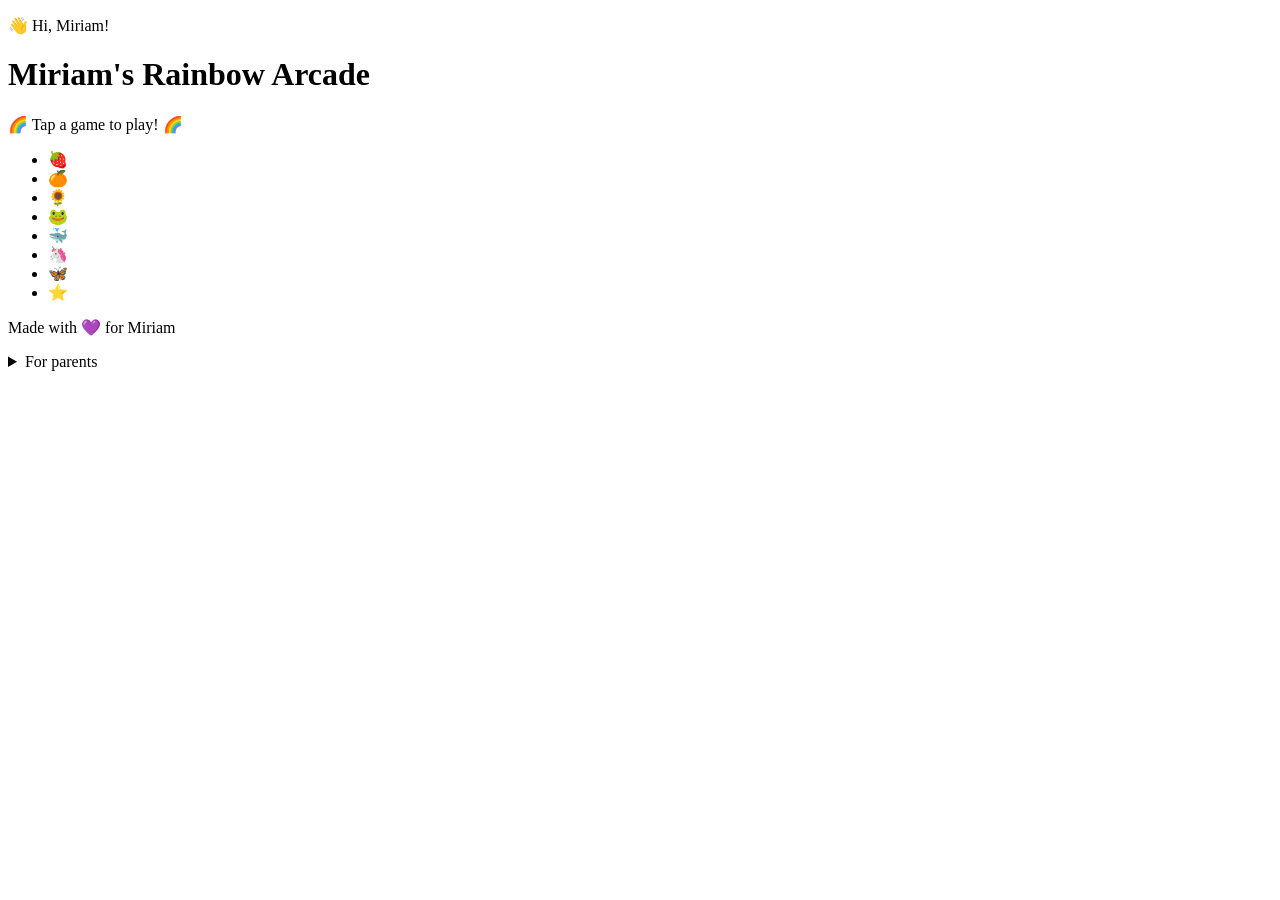
==== index.html @ 18f62c1e "Add Miriam's Rainbow Arcade" ====
<!DOCTYPE html>
<html lang="en">
<head>
  <meta charset="UTF-8">
  <meta name="viewport" content="width=device-width, initial-scale=1, maximum-scale=1, user-scalable=no, viewport-fit=cover">
  <meta name="format-detection" content="telephone=no">
  <meta name="apple-mobile-web-app-capable" content="yes">
  <meta name="mobile-web-app-capable" content="yes">
  <meta name="apple-mobile-web-app-status-bar-style" content="black-translucent">
  <meta name="apple-mobile-web-app-title" content="Rainbow Arcade">
  <meta name="theme-color" content="#8a3ffc">
  <title>Miriam's Rainbow Arcade</title>
  <link rel="icon" href="apple-touch-icon.png">
  <link rel="apple-touch-icon" href="apple-touch-icon.png">
  <link rel="manifest" href="manifest.webmanifest">
  <link rel="stylesheet" href="css/site.css">
</head>
<body class="home">
  <div class="sky" aria-hidden="true">
    <div class="rainbow">
      <span class="band b1"></span>
      <span class="band b2"></span>
      <span class="band b3"></span>
      <span class="band b4"></span>
      <span class="band b5"></span>
      <span class="band b6"></span>
      <span class="band b7"></span>
    </div>
    <div class="cloud cloud-a"></div>
    <div class="cloud cloud-b"></div>
    <div class="cloud cloud-c"></div>
  </div>
  <main class="wrap">
    <header class="hero">
      <p class="hello">👋 Hi, Miriam!</p>
      <h1 class="title" aria-label="Miriam's Rainbow Arcade">
        <span class="line">
          <span class="c1">M</span><span class="c2">i</span><span class="c3">r</span><span class="c4">i</span><span class="c5">a</span><span class="c6">m</span><span class="c7">'</span><span class="c1">s</span>
        </span>
        <span class="line big">Rainbow Arcade</span>
      </h1>
      <p class="tag">🌈 Tap a game to play! 🌈</p>
    </header>
    <section id="game-list" class="game-list" aria-label="Games"></section>
    <ul class="parade" aria-hidden="true">
      <li>🍓</li>
      <li>🍊</li>
      <li>🌻</li>
      <li>🐸</li>
      <li>🐳</li>
      <li>🦄</li>
      <li>🦋</li>
      <li>⭐</li>
    </ul>
  </main>
  <footer class="foot">
    <p>Made with 💜 for Miriam</p>
    <details class="parent-note">
      <summary>For parents</summary>
      <p>Brain Breaks are short learning pauses instead of ads. About every minute and a half of play, and between levels, Miriam or Joyce answers a few questions: math, word problems, English, Russian, and Hebrew words, and the weekly Torah portion. Each child has her own level, saved on this iPad. They can switch players on the break screen.</p>
      <p>The 💬 bubble lets Miriam chat with Mirlil, her Grok Bot. It asks for the family code once on this iPad, and only Mirlil can answer.</p>
    </details>
  </footer>
  <script src="games.js"></script>
  <script src="js/home.js"></script>
  <!-- Chat with Mirlil. It stays asleep until functionsUrl points at the Supabase project's Edge Functions,
       e.g. "https://abcdefgh.supabase.co/functions/v1". No secrets go here. -->
  <script>
    window.KIDS_CHAT = { kid: "miriam", kidName: "Miriam", botName: "Mirlil", botEmoji: "🦄", theme: "rainbow", functionsUrl: "" };
  </script>
  <script src="chat/chat.js" defer></script>
</body>
</html>
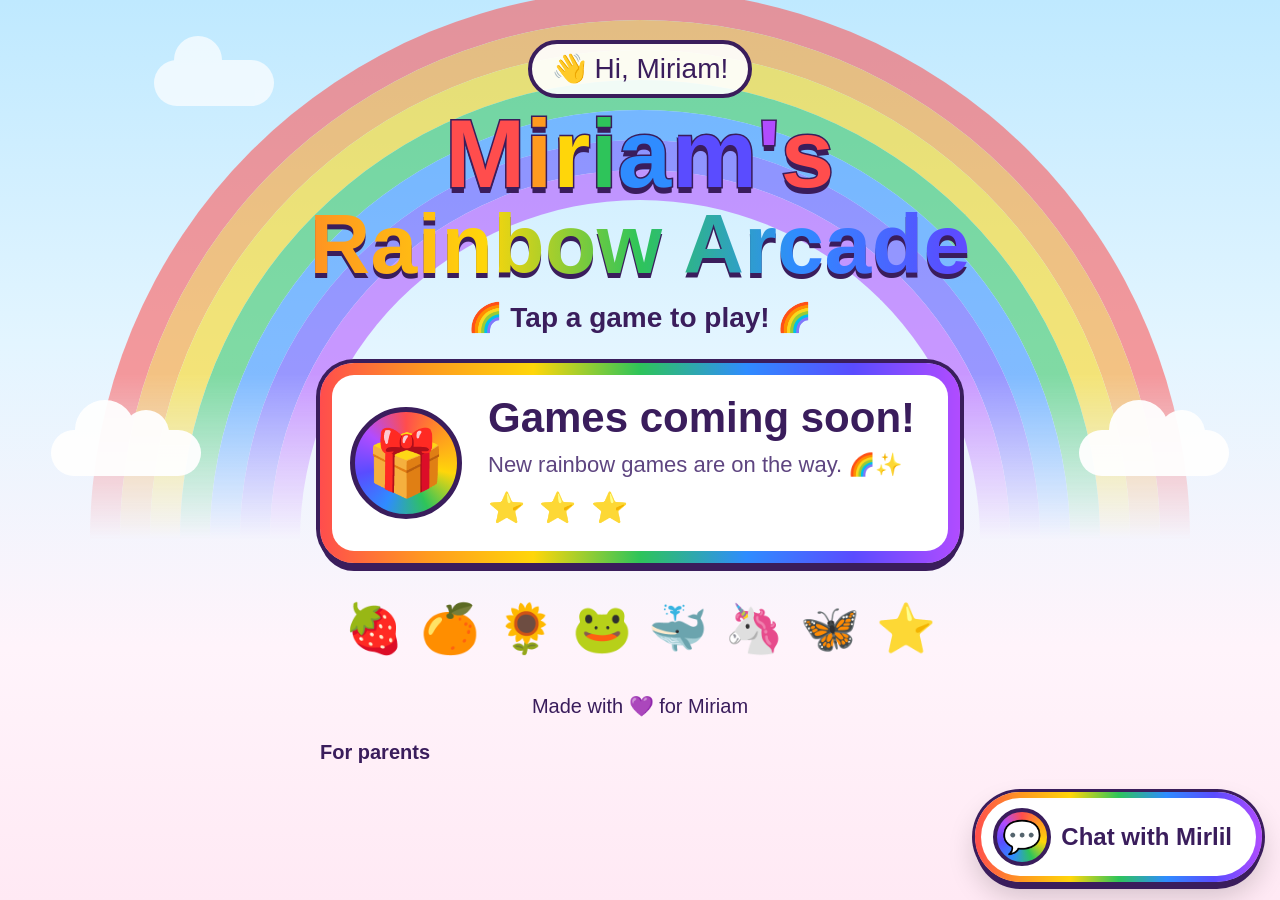
==== commit f0efe34b: "Replace Brain Breaks with the level-end engine. Copy brain-break/ unchanged from joyce-games f2771a0" ====
--- a/index.html
+++ b/index.html
@@ -57,7 +57,7 @@
     <p>Made with 💜 for Miriam</p>
     <details class="parent-note">
       <summary>For parents</summary>
-      <p>Brain Breaks are short learning pauses instead of ads. About every minute and a half of play, and between levels, Miriam or Joyce answers a few questions: math, word problems, English, Russian, and Hebrew words, and the weekly Torah portion. Each child has her own level, saved on this iPad. They can switch players on the break screen.</p>
+      <p>Brain Breaks are short learning pauses instead of ads. At the end of every level, whether Miriam finishes it or starts it over, she or Joyce answers a few questions: math, word problems, English, Russian, and Hebrew words, and the weekly Torah portion. Questions get a little harder as the game level goes up. Each child has her own level, saved on this iPad. They can switch players on the break screen.</p>
       <p>The 💬 bubble lets Miriam chat with Mirlil, her Grok Bot. It asks for the family code once on this iPad, and only Mirlil can answer.</p>
     </details>
   </footer>
--- a/css/site.css
+++ b/css/site.css
@@ -0,0 +1,362 @@
+:root {
+  --red: #ff4d4d;
+  --orange: #ff9a1f;
+  --yellow: #ffd60a;
+  --green: #2ec45a;
+  --blue: #2f8cff;
+  --indigo: #5a4cff;
+  --violet: #b14cff;
+  --ink: #3a1d5c;
+  --ink-soft: #5e4580;
+  --line: #3a1d5c;
+  --white: #ffffff;
+  --shadow: 0 8px 0 var(--line);
+  --font: "Chalkboard SE", "Comic Sans MS", "Marker Felt", "Trebuchet MS", "Segoe Print", sans-serif;
+}
+
+* { box-sizing: border-box; }
+
+html {
+  touch-action: manipulation;
+  -webkit-text-size-adjust: 100%;
+}
+
+body {
+  margin: 0;
+  min-height: 100vh;
+  min-height: 100dvh;
+  color: var(--ink);
+  font-family: var(--font);
+  font-size: 22px;
+  line-height: 1.35;
+  background: linear-gradient(180deg, #bfe9ff 0%, #e3f5ff 38%, #fff4fb 72%, #ffe9f4 100%);
+  padding:
+    env(safe-area-inset-top)
+    env(safe-area-inset-right)
+    env(safe-area-inset-bottom)
+    env(safe-area-inset-left);
+}
+
+body.home {
+  position: relative;
+  overflow-x: hidden;
+}
+
+button, a {
+  font-family: inherit;
+  touch-action: manipulation;
+  -webkit-tap-highlight-color: transparent;
+  -webkit-touch-callout: none;
+  user-select: none;
+}
+
+/* ---------- Sky with a big rainbow ---------- */
+.sky {
+  position: absolute;
+  inset: 0;
+  pointer-events: none;
+  overflow: hidden;
+}
+
+.rainbow {
+  position: absolute;
+  top: -10px;
+  left: 50%;
+  width: 1100px;
+  height: 550px;
+  transform: translateX(-50%);
+  opacity: 0.55;
+  -webkit-mask-image: linear-gradient(180deg, #000 70%, transparent 100%);
+  mask-image: linear-gradient(180deg, #000 70%, transparent 100%);
+}
+
+.band {
+  position: absolute;
+  left: 50%;
+  bottom: 0;
+  border-radius: 50% 50% 0 0 / 100% 100% 0 0;
+  border: 30px solid transparent;
+  border-bottom: 0;
+  transform: translateX(-50%);
+}
+.b1 { width: 1100px; height: 550px; border-color: var(--red); }
+.b2 { width: 1040px; height: 520px; border-color: var(--orange); }
+.b3 { width: 980px;  height: 490px; border-color: var(--yellow); }
+.b4 { width: 920px;  height: 460px; border-color: var(--green); }
+.b5 { width: 860px;  height: 430px; border-color: var(--blue); }
+.b6 { width: 800px;  height: 400px; border-color: var(--indigo); }
+.b7 { width: 740px;  height: 370px; border-color: var(--violet); }
+
+.cloud {
+  position: absolute;
+  height: 46px;
+  background: #fff;
+  border-radius: 40px;
+  opacity: 0.95;
+}
+.cloud:before, .cloud:after {
+  content: "";
+  position: absolute;
+  background: #fff;
+  border-radius: 50%;
+}
+.cloud-a { width: 150px; top: 430px; left: 4%; }
+.cloud-a:before { width: 60px; height: 60px; top: -30px; left: 24px; }
+.cloud-a:after { width: 46px; height: 46px; top: -20px; left: 72px; }
+.cloud-b { width: 150px; top: 430px; right: 4%; }
+.cloud-b:before { width: 60px; height: 60px; top: -30px; left: 30px; }
+.cloud-b:after { width: 46px; height: 46px; top: -20px; left: 80px; }
+.cloud-c { width: 120px; top: 60px; left: 12%; opacity: 0.7; }
+.cloud-c:before { width: 48px; height: 48px; top: -24px; left: 20px; }
+
+/* ---------- Layout ---------- */
+.wrap {
+  position: relative;
+  z-index: 1;
+  width: min(980px, 100%);
+  margin: 0 auto;
+  padding: 40px 22px 16px;
+}
+
+.hero {
+  text-align: center;
+  margin-bottom: 26px;
+}
+
+.hello {
+  display: inline-block;
+  margin: 0 0 10px;
+  padding: 6px 20px;
+  font-size: 28px;
+  background: rgba(255, 255, 255, 0.9);
+  border: 4px solid var(--line);
+  border-radius: 999px;
+}
+
+.title {
+  margin: 0;
+  line-height: 0.95;
+  font-weight: 900;
+  letter-spacing: 0.01em;
+}
+
+.title .line {
+  display: block;
+  font-size: clamp(56px, 10vw, 96px);
+  -webkit-text-stroke: 3px var(--line);
+  paint-order: stroke fill;
+  text-shadow: 0 6px 0 var(--line);
+}
+
+.title .line.big {
+  margin-top: 6px;
+  font-size: clamp(48px, 8.5vw, 84px);
+  color: #fff;
+  background: linear-gradient(90deg, var(--red), var(--orange), var(--yellow), var(--green), var(--blue), var(--indigo), var(--violet));
+  -webkit-background-clip: text;
+  background-clip: text;
+  -webkit-text-fill-color: transparent;
+  -webkit-text-stroke: 0;
+  text-shadow: none;
+  filter: drop-shadow(0 5px 0 var(--line));
+}
+
+.c1 { color: var(--red); }
+.c2 { color: var(--orange); }
+.c3 { color: var(--yellow); }
+.c4 { color: var(--green); }
+.c5 { color: var(--blue); }
+.c6 { color: var(--indigo); }
+.c7 { color: var(--violet); }
+
+.tag {
+  margin: 14px 0 0;
+  font-size: 28px;
+  font-weight: 700;
+}
+
+/* ---------- Game cards ---------- */
+.game-list {
+  display: flex;
+  flex-wrap: wrap;
+  justify-content: center;
+  gap: 20px;
+  margin-top: 12px;
+}
+
+.color-red    { --accent: var(--red); }
+.color-orange { --accent: var(--orange); }
+.color-yellow { --accent: var(--yellow); }
+.color-green  { --accent: var(--green); }
+.color-blue   { --accent: var(--blue); }
+.color-indigo { --accent: var(--indigo); }
+.color-violet { --accent: var(--violet); }
+
+.game-card {
+  flex: 1 1 340px;
+  max-width: 560px;
+  min-height: 200px;
+  display: grid;
+  grid-template-columns: 120px 1fr;
+  grid-template-areas:
+    "emoji title"
+    "emoji about"
+    "emoji play";
+  gap: 6px 18px;
+  align-items: center;
+  padding: 20px 22px 20px 18px;
+  background: var(--white);
+  color: var(--ink);
+  text-decoration: none;
+  border: 5px solid var(--line);
+  border-top: 16px solid var(--accent, var(--violet));
+  border-radius: 34px;
+  box-shadow: var(--shadow);
+}
+
+a.game-card:active {
+  transform: translateY(4px);
+  box-shadow: 0 4px 0 var(--line);
+}
+
+.game-emoji {
+  grid-area: emoji;
+  width: 112px;
+  height: 112px;
+  display: grid;
+  place-items: center;
+  border-radius: 50%;
+  background: var(--accent, var(--violet));
+  border: 5px solid var(--line);
+  font-size: 64px;
+  line-height: 1;
+}
+
+.game-title {
+  grid-area: title;
+  font-size: clamp(32px, 4vw, 42px);
+  font-weight: 800;
+  line-height: 1.05;
+}
+
+.game-about {
+  grid-area: about;
+  font-size: 22px;
+  color: var(--ink-soft);
+}
+
+.play-pill {
+  grid-area: play;
+  justify-self: start;
+  min-height: 52px;
+  display: inline-flex;
+  align-items: center;
+  background: var(--accent, var(--violet));
+  color: #fff;
+  border: 4px solid var(--line);
+  border-radius: 999px;
+  padding: 6px 26px;
+  font-size: 26px;
+  font-weight: 800;
+  text-shadow: 0 2px 0 rgba(0, 0, 0, 0.25);
+  box-shadow: 0 4px 0 var(--line);
+}
+
+/* "Games coming soon!" placeholder */
+.soon-card {
+  flex-basis: 100%;
+  max-width: 640px;
+  border-top: 5px solid var(--line);
+  background:
+    linear-gradient(#fff, #fff) padding-box,
+    linear-gradient(90deg, var(--red), var(--orange), var(--yellow), var(--green), var(--blue), var(--indigo), var(--violet)) border-box;
+  border: 12px solid transparent;
+  box-shadow: 0 8px 0 var(--line), 0 0 0 4px var(--line);
+}
+
+.soon-card .game-emoji {
+  background: conic-gradient(var(--red), var(--orange), var(--yellow), var(--green), var(--blue), var(--indigo), var(--violet), var(--red));
+  animation: bob 2.4s ease-in-out infinite;
+}
+
+.soon-stars {
+  grid-area: play;
+  font-size: 30px;
+  letter-spacing: 0.1em;
+}
+
+@keyframes bob {
+  0%, 100% { transform: translateY(0) rotate(-4deg); }
+  50% { transform: translateY(-8px) rotate(4deg); }
+}
+
+/* ---------- Parade and footer ---------- */
+.parade {
+  list-style: none;
+  display: flex;
+  justify-content: center;
+  flex-wrap: wrap;
+  gap: 8px 16px;
+  margin: 34px 0 8px;
+  padding: 0;
+  font-size: 48px;
+}
+
+.foot {
+  position: relative;
+  z-index: 1;
+  text-align: center;
+  color: var(--ink);
+  font-size: 20px;
+  /* room at the bottom so the floating chat bubble never covers the footer */
+  padding: 8px 12px 120px;
+}
+
+.foot p { margin: 0; }
+
+.parent-note {
+  margin: 10px auto 0;
+  max-width: 640px;
+  text-align: left;
+}
+
+.parent-note summary {
+  min-height: 44px;
+  display: inline-flex;
+  align-items: center;
+  cursor: pointer;
+  font-weight: 700;
+}
+
+.parent-note p {
+  margin-top: 8px;
+  background: rgba(255, 255, 255, 0.96);
+  color: var(--ink);
+  border: 3px solid var(--line);
+  border-radius: 16px;
+  padding: 14px 16px;
+  line-height: 1.4;
+}
+
+@media (max-width: 600px) {
+  .rainbow { transform: translateX(-50%) scale(0.6); transform-origin: top center; }
+  .cloud-a, .cloud-b { top: 280px; }
+  .game-card { grid-template-columns: 96px 1fr; }
+  .game-emoji { width: 92px; height: 92px; font-size: 52px; }
+}
+
+@media (orientation: landscape) and (max-height: 500px) {
+  .title .line { font-size: 52px; }
+  .title .line.big { font-size: 44px; }
+}
+
+@media (prefers-reduced-motion: reduce) {
+  a.game-card:active { transform: none; }
+  .soon-card .game-emoji { animation: none; }
+}
+
+/* White text is hard to read on yellow, so yellow cards get dark text. */
+.color-yellow .play-pill {
+  color: var(--ink);
+  text-shadow: none;
+}
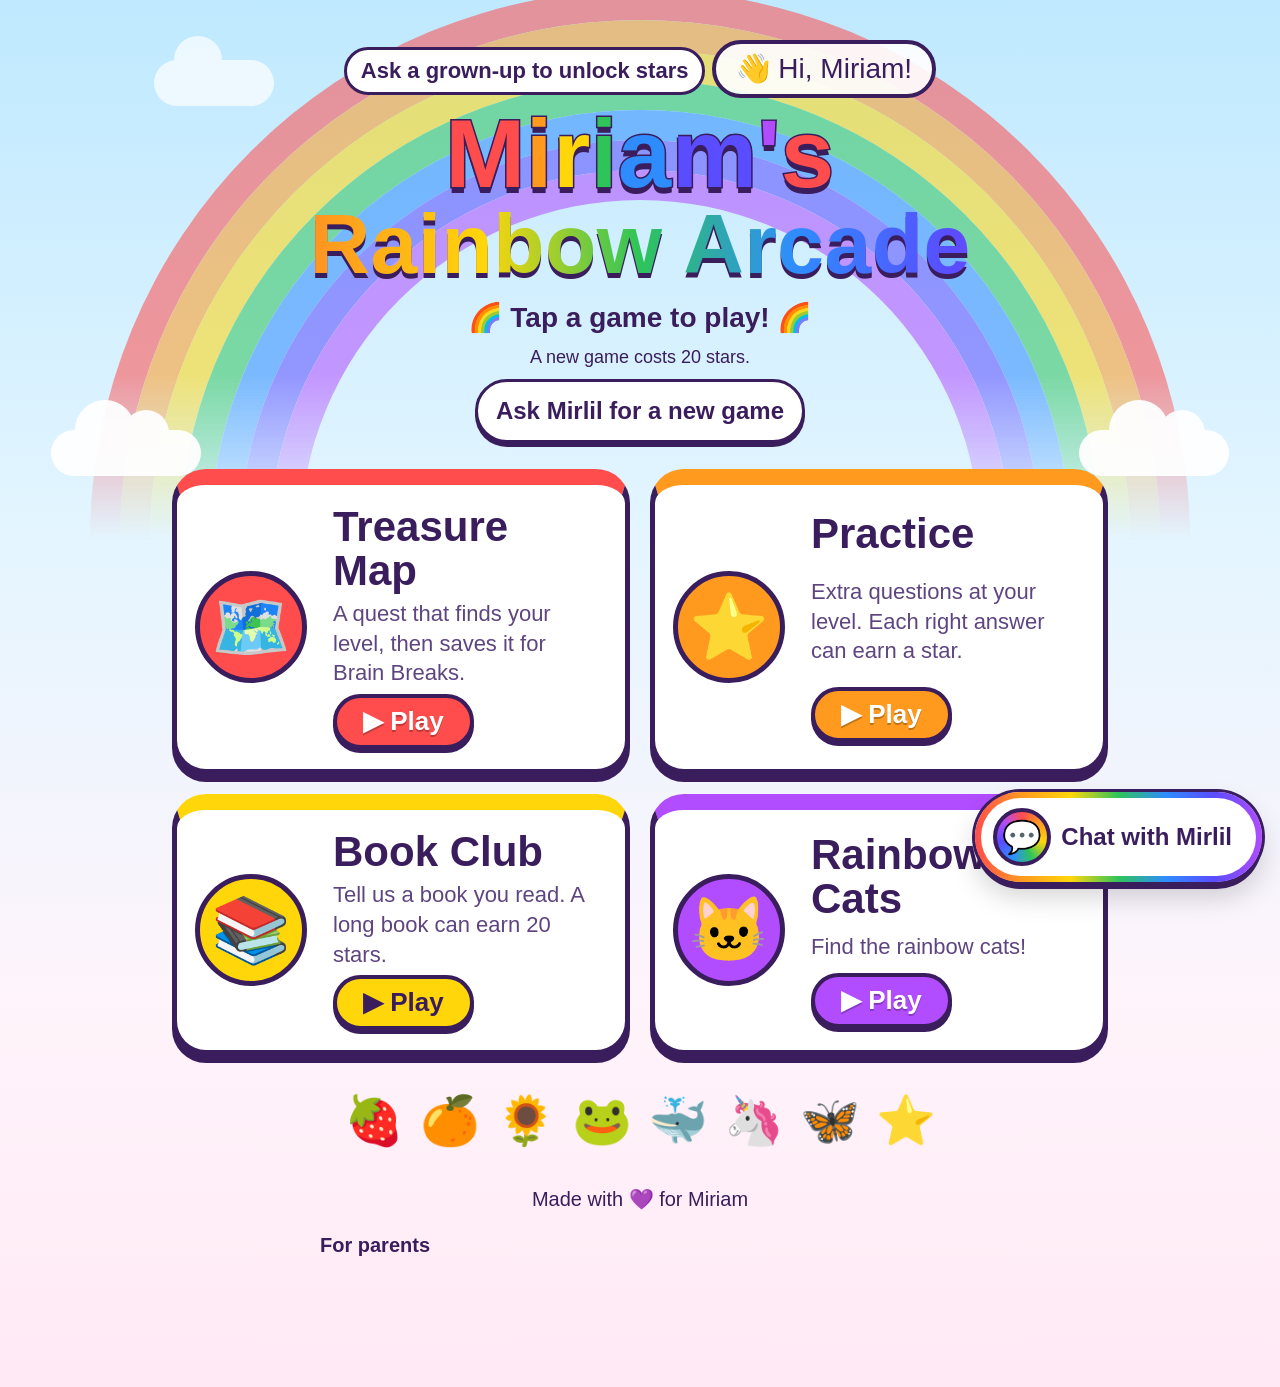
==== commit b6d70569: "Port Joyce's learning modules onto Miriam's rainbow site. Copy the shared level test, practice, ques" ====
--- a/index.html
+++ b/index.html
@@ -14,6 +14,7 @@
   <link rel="apple-touch-icon" href="apple-touch-icon.png">
   <link rel="manifest" href="manifest.webmanifest">
   <link rel="stylesheet" href="css/site.css">
+  <link rel="stylesheet" href="questions/ask.css">
 </head>
 <body class="home">
   <div class="sky" aria-hidden="true">
@@ -32,7 +33,8 @@
   </div>
   <main class="wrap">
     <header class="hero">
-      <p class="hello">👋 Hi, Miriam!</p>
+      <p class="starbar" id="starbar" data-needs="stars">★</p>
+      <p class="hello">👋 Hi, <span data-child-name>Miriam</span>!</p>
       <h1 class="title" aria-label="Miriam's Rainbow Arcade">
         <span class="line">
           <span class="c1">M</span><span class="c2">i</span><span class="c3">r</span><span class="c4">i</span><span class="c5">a</span><span class="c6">m</span><span class="c7">'</span><span class="c1">s</span>
@@ -40,6 +42,8 @@
         <span class="line big">Rainbow Arcade</span>
       </h1>
       <p class="tag">🌈 Tap a game to play! 🌈</p>
+      <p class="star-ask" data-needs="stars">A new game costs <span data-price="newGame">20</span> stars.</p>
+      <button type="button" class="star-game" id="new-game" data-needs="chat stars">Ask <span data-bot-name>Mirlil</span> for a new game</button>
     </header>
     <section id="game-list" class="game-list" aria-label="Games"></section>
     <ul class="parade" aria-hidden="true">
@@ -54,20 +58,20 @@
     </ul>
   </main>
   <footer class="foot">
-    <p>Made with 💜 for Miriam</p>
+    <p>Made with 💜 for <span data-child-name>Miriam</span></p>
     <details class="parent-note">
       <summary>For parents</summary>
-      <p>Brain Breaks are short learning pauses instead of ads. At the end of every level, whether Miriam finishes it or starts it over, she or Joyce answers a few questions: math, word problems, English, Russian, and Hebrew words, and the weekly Torah portion. Questions get a little harder as the game level goes up. Each child has her own level, saved on this iPad. They can switch players on the break screen.</p>
-      <p>The 💬 bubble lets Miriam chat with Mirlil, her Grok Bot. It asks for the family code once on this iPad, and only Mirlil can answer.</p>
+      <p>Brain Breaks are short learning pauses instead of ads. At the end of every level, whether <span data-child-name>Miriam</span> finishes it or starts it over, she answers a few questions. Questions get a little harder as the game level goes up. Levels are saved on this iPad. Players can switch on the break screen.</p>
+      <p data-needs="chat">The 💬 bubble lets <span data-child-name>Miriam</span> chat with <span data-bot-name>Mirlil</span>. It asks for the family code once on this iPad. Stars can be earned in Practice and spent on hints. A new game costs <span data-price="newGame">20</span> stars.</p>
+      <p>Treasure Map finds a level for the subjects that are turned on. Those levels are saved for Brain Breaks. She can quit and come back, or retake a subject anytime. It starts at the upper end of 1st grade, then adapts.</p>
+      <p data-needs="bookClub">Book Club is for a book she finished. She picks the book, then tells <span data-bot-name>Mirlil</span> about it in the chat. A long book can earn 20 stars. A short book does not.</p>
+      <p data-needs="homework">Homework is a photo of one worksheet. The check can take about a minute. It can award stars, up to <span data-price="sheet">10</span> for a sheet and <span data-price="day">20</span> homework stars a day. Hints never include the answer.</p>
     </details>
   </footer>
+  <script src="settings.js"></script>
   <script src="games.js"></script>
   <script src="js/home.js"></script>
-  <!-- Chat with Mirlil. It stays asleep until functionsUrl points at the Supabase project's Edge Functions,
-       e.g. "https://abcdefgh.supabase.co/functions/v1". No secrets go here. -->
-  <script>
-    window.KIDS_CHAT = { kid: "miriam", kidName: "Miriam", botName: "Mirlil", botEmoji: "🦄", theme: "rainbow", functionsUrl: "" };
-  </script>
+  <script src="stars/stars.js"></script>
   <script src="chat/chat.js" defer></script>
 </body>
 </html>
--- a/css/site.css
+++ b/css/site.css
@@ -37,7 +37,8 @@
     env(safe-area-inset-left);
 }
 
-body.home {
+body.home,
+body.game {
   position: relative;
   overflow-x: hidden;
 }
@@ -360,3 +361,25 @@
   color: var(--ink);
   text-shadow: none;
 }
+
+/* Quest pages share the rainbow sky. Keep their clouds up high so they
+   do not sit on top of the questions. The home page clouds stay low. */
+body.game .cloud-a,
+body.game .cloud-b {
+  top: 36px;
+}
+
+body.game .cloud-c {
+  top: 70px;
+}
+
+/* The chat widget is appended to the page. Keep it above the rainbow,
+   the clouds, and the footer. */
+.kc-root {
+  position: relative;
+  z-index: 50;
+}
+
+.kc-panel {
+  opacity: 1 !important;
+}
--- a/questions/ask.css
+++ b/questions/ask.css
@@ -0,0 +1,270 @@
+/* Shared quest screen. Colors come from the host site's variables. */
+.quest-page {
+  --quest-accent: var(--sky-deep, #2b86f0);
+  --quest-ink: var(--ink, #16356b);
+  --quest-line: var(--line, #1d4e96);
+  --quest-card: #ffffff;
+  --quest-yes: #1f8a4c;
+  --quest-soft: #e7f6ff;
+}
+
+.quest-top {
+  position: relative;
+  z-index: 2;
+  display: flex;
+  align-items: center;
+  justify-content: space-between;
+  gap: 12px;
+  padding: 14px 16px 0;
+}
+
+.quest-app {
+  position: relative;
+  z-index: 1;
+  width: min(980px, 100%);
+  margin: 0 auto;
+  padding: 12px 16px 28px;
+}
+
+.mascot {
+  display: flex;
+  align-items: center;
+  gap: 12px;
+  background: var(--quest-card);
+  border: 4px solid var(--quest-line);
+  border-radius: 24px;
+  padding: 12px 16px;
+  box-shadow: 0 6px 0 var(--quest-line);
+  margin-bottom: 14px;
+}
+
+.mascot-face {
+  font-size: 42px;
+  line-height: 1;
+}
+
+.mascot p {
+  margin: 0;
+  color: var(--quest-ink);
+  font-size: 22px;
+}
+
+.map-grid,
+.q-choices {
+  display: grid;
+  grid-template-columns: 1fr;
+  gap: 12px;
+}
+
+.island,
+.q-choice,
+.q-next,
+.quest-side {
+  min-height: 56px;
+  border-radius: 18px;
+  border: 3px solid var(--quest-line);
+  background: var(--quest-card);
+  color: var(--quest-ink);
+  box-shadow: 0 5px 0 var(--quest-line);
+  font-size: 22px;
+  font-weight: 700;
+  padding: 12px 16px;
+  text-align: left;
+}
+
+.island {
+  display: flex;
+  align-items: center;
+  gap: 12px;
+}
+
+.island .badge {
+  margin-left: auto;
+  background: var(--quest-soft);
+  border-radius: 999px;
+  padding: 4px 10px;
+  font-size: 16px;
+}
+
+.q-card {
+  background: var(--quest-card);
+  border: 4px solid var(--quest-line);
+  border-radius: 28px;
+  padding: 16px;
+  box-shadow: 0 8px 0 var(--quest-line);
+}
+
+.q-kicker,
+.q-note,
+.q-explain {
+  margin: 0 0 8px;
+  font-size: 18px;
+}
+
+.q-prompt {
+  margin: 0 0 14px;
+  font-size: 28px;
+  line-height: 1.35;
+  color: var(--quest-ink);
+}
+
+.q-choice.right {
+  background: #d9f5d0;
+}
+
+.q-choice.wrong {
+  background: #ffd5d0;
+}
+
+.q-next {
+  width: 100%;
+  text-align: center;
+  background: var(--quest-accent);
+  color: #fff;
+  margin-top: 12px;
+}
+
+.q-he {
+  font-family: "New Peninim MT", "Arial Hebrew", "David", "Times New Roman", "Ezra SIL", serif;
+  font-size: 34px;
+  line-height: 1.5;
+}
+
+.q-ru {
+  font-family: "Trebuchet MS", "Segoe UI", "Arial", sans-serif;
+}
+
+.q-speak {
+  min-height: 56px;
+  margin: 0 0 12px;
+  border-radius: 999px;
+  border: 3px solid var(--quest-line);
+  background: var(--sun, #ffe14a);
+  font-weight: 700;
+  padding: 8px 16px;
+}
+
+.trail {
+  display: flex;
+  gap: 6px;
+  margin: 0 0 10px;
+  padding: 0;
+  list-style: none;
+}
+
+.trail li {
+  width: 14px;
+  height: 14px;
+  border-radius: 50%;
+  background: rgba(255, 255, 255, 0.7);
+  border: 2px solid #fff;
+}
+
+.trail li.on {
+  background: var(--sun, #ffe14a);
+}
+
+.result-list {
+  display: grid;
+  gap: 10px;
+}
+
+.result-row {
+  display: flex;
+  justify-content: space-between;
+  gap: 12px;
+  background: #fff;
+  border-radius: 16px;
+  padding: 12px 14px;
+  border: 3px solid var(--quest-line);
+  font-size: 20px;
+}
+
+.seed-note {
+  background: rgba(255, 255, 255, 0.95);
+  border-radius: 16px;
+  padding: 12px 14px;
+  color: var(--quest-ink);
+  font-size: 18px;
+}
+
+.starbar[hidden],
+.star-ask[hidden],
+.star-game[hidden] {
+  display: none !important;
+}
+
+.starbar {
+  display: inline-flex;
+  align-items: center;
+  min-height: 44px;
+  margin: 0;
+  padding: 6px 14px;
+  border-radius: 999px;
+  background: #fff;
+  color: var(--ink, #16356b);
+  font-weight: 800;
+  border: 3px solid var(--line, #1d4e96);
+}
+
+.home .starbar {
+  margin: 0 auto 8px;
+}
+
+.star-ask {
+  margin: 8px 0 0;
+  color: #fff;
+  font-size: 18px;
+  text-shadow: 0 2px 0 rgba(29, 78, 150, 0.35);
+}
+
+.star-game {
+  /* inline-block, not flex: flex throws away the spaces beside the name span. */
+  display: inline-block;
+  text-align: center;
+  min-height: 56px;
+  margin: 10px 0 0;
+  padding: 10px 18px;
+  border: 3px solid #1d4e96;
+  border-radius: 999px;
+  background: #fff;
+  color: var(--ink, #16356b);
+  font: inherit;
+  font-size: 20px;
+  font-weight: 800;
+  box-shadow: 0 4px 0 #1d4e96;
+}
+
+.star-cap {
+  margin: 10px 16px 0;
+  text-align: center;
+  color: var(--ink, #16356b);
+  background: #fff8d6;
+  border: 3px solid var(--line, #1d4e96);
+  border-radius: 16px;
+  padding: 10px 14px;
+  font-size: 18px;
+  font-weight: 700;
+}
+
+.star-cap[hidden] {
+  display: none;
+}
+
+.home .star-cap {
+  margin: 0 auto 8px;
+  max-width: 560px;
+}
+
+@media (min-width: 720px), (orientation: landscape) {
+  .map-grid,
+  .q-choices {
+    grid-template-columns: 1fr 1fr;
+  }
+}
+
+@media (orientation: landscape) and (min-width: 900px) {
+  .map-grid {
+    grid-template-columns: 1fr 1fr 1fr;
+  }
+}
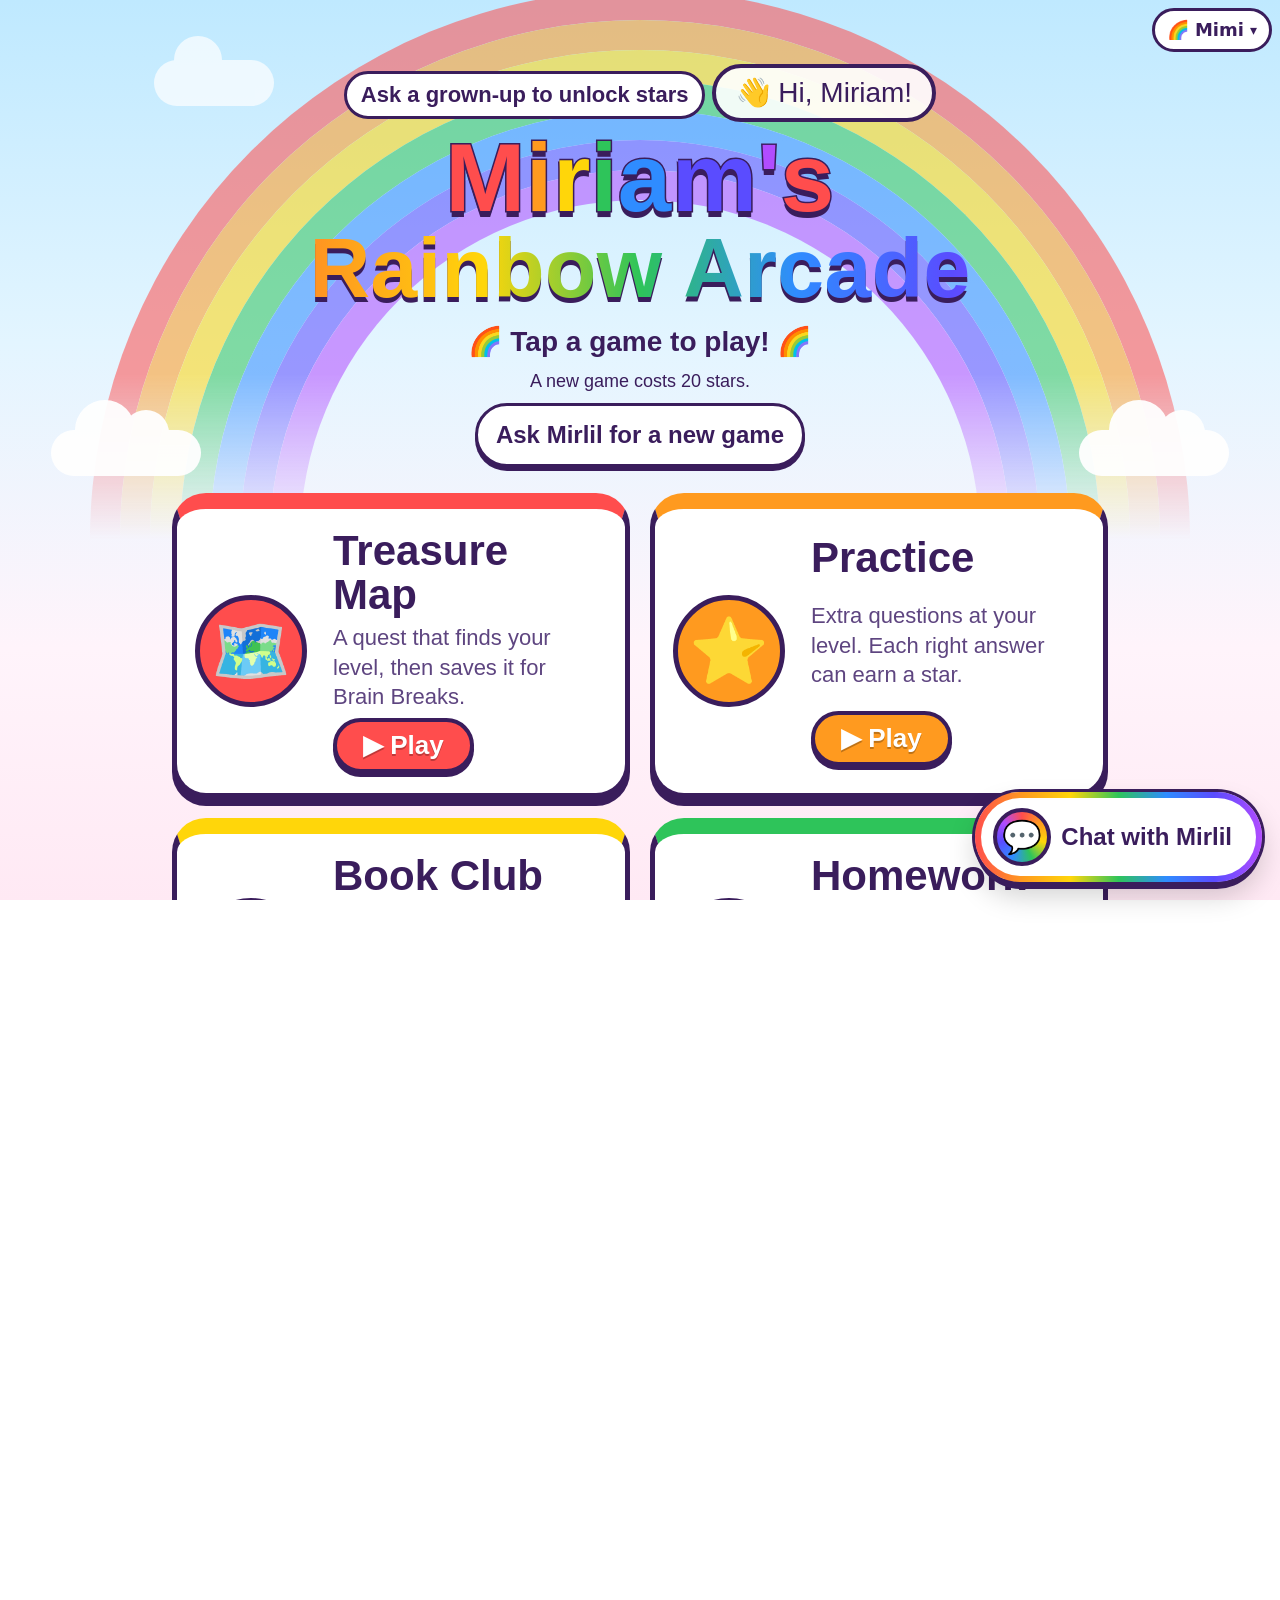
==== commit 4756317b: "Add a kid switcher and the fold viewport fit. Every page gets one shared menu for Joyce, Mimi, and B" ====
--- a/index.html
+++ b/index.html
@@ -15,6 +15,9 @@
   <link rel="manifest" href="manifest.webmanifest">
   <link rel="stylesheet" href="css/site.css">
   <link rel="stylesheet" href="questions/ask.css">
+  <link rel="stylesheet" href="css/kids-switch.css">
+  <link rel="stylesheet" href="css/fit.css">
+  <script src="js/fit.js"></script>
 </head>
 <body class="home">
   <div class="sky" aria-hidden="true">
@@ -73,5 +76,6 @@
   <script src="js/home.js"></script>
   <script src="stars/stars.js"></script>
   <script src="chat/chat.js" defer></script>
+  <script src="js/kids-switch.js"></script>
 </body>
 </html>
--- a/css/kids-switch.css
+++ b/css/kids-switch.css
@@ -0,0 +1,111 @@
+/* Kid switcher. System fonts only. Sits under the chat panel (.kc-root is z-index 50). */
+
+.kids-switch {
+  position: relative;
+  z-index: 40;
+  font-family: system-ui, -apple-system, "Segoe UI", Roboto, Helvetica, Arial, sans-serif;
+  line-height: 1.2;
+}
+
+.kids-switch-fixed {
+  position: fixed;
+  top: calc(8px + env(safe-area-inset-top));
+  right: calc(8px + env(safe-area-inset-right));
+}
+
+/* Home has no top bar. Clear the corner so the pill does not cover the star counter. */
+body.home .wrap {
+  padding-top: 64px;
+}
+
+header.quest-top {
+  flex-wrap: wrap;
+}
+
+.quest-top > .kids-switch-bar {
+  order: -1;
+  flex: 1 0 100%;
+  display: flex;
+  justify-content: flex-end;
+}
+
+header.top > .kids-switch-bar {
+  justify-self: end;
+}
+
+.kids-switch-btn {
+  display: inline-flex;
+  align-items: center;
+  gap: 6px;
+  min-height: 44px;
+  min-width: 44px;
+  margin: 0;
+  padding: 6px 12px;
+  border: 3px solid #3a1d5c;
+  border-radius: 999px;
+  background: #fff;
+  color: #3a1d5c;
+  font: inherit;
+  font-size: 18px;
+  font-weight: 800;
+  white-space: nowrap;
+  cursor: pointer;
+  touch-action: manipulation;
+  -webkit-tap-highlight-color: transparent;
+}
+
+.kids-switch-btn:focus-visible,
+.kids-switch-menu a:focus-visible {
+  outline: 3px solid #2f8cff;
+  outline-offset: 2px;
+}
+
+.kids-switch-caret {
+  font-size: 14px;
+}
+
+.kids-switch-menu {
+  position: absolute;
+  top: calc(100% + 6px);
+  right: 0;
+  z-index: 1;
+  min-width: 180px;
+  max-width: calc(100vw - 16px - env(safe-area-inset-left) - env(safe-area-inset-right));
+  margin: 0;
+  padding: 6px;
+  list-style: none;
+  background: #fff;
+  border: 3px solid #3a1d5c;
+  border-radius: 16px;
+  box-shadow: 0 6px 0 #3a1d5c;
+}
+
+.kids-switch-menu[hidden] {
+  display: none;
+}
+
+.kids-switch-menu a {
+  display: flex;
+  align-items: center;
+  gap: 8px;
+  min-height: 44px;
+  padding: 8px 12px;
+  border-radius: 12px;
+  color: #3a1d5c;
+  font-size: 20px;
+  font-weight: 800;
+  text-decoration: none;
+  touch-action: manipulation;
+  -webkit-tap-highlight-color: transparent;
+}
+
+.kids-switch-menu a[aria-current="page"] {
+  background: #efe6ff;
+  box-shadow: inset 0 0 0 3px #3a1d5c;
+}
+
+@media (max-width: 640px) {
+  header.top > .kids-switch-bar {
+    order: -1;
+  }
+}
--- a/css/fit.css
+++ b/css/fit.css
@@ -0,0 +1,214 @@
+/* Shared viewport fit. Loaded last so it wins over page styles.
+   The page is one screen. Content scrolls. Bottom bars stay on screen.
+   Joyce-only layout (spa, puzzles, ice cream, docks) is left out.
+   Rainbow Cats has no body.home or body.game class, so that page
+   scrolls inside the same viewport height. */
+
+html {
+  height: 100vh;
+  height: 100dvh;
+  height: var(--app-h, 100dvh);
+  overflow: hidden;
+}
+
+body {
+  min-height: 100vh;
+  min-height: 100dvh;
+  min-height: var(--app-h, 100dvh);
+}
+
+body.home,
+body.game {
+  height: 100vh;
+  height: 100dvh;
+  height: var(--app-h, 100dvh);
+  max-height: 100vh;
+  max-height: 100dvh;
+  max-height: var(--app-h, 100dvh);
+  min-height: 0;
+  overflow: hidden;
+}
+
+body.home {
+  overflow: auto;
+  -webkit-overflow-scrolling: touch;
+}
+
+body:not(.home):not(.game) {
+  height: 100vh;
+  height: 100dvh;
+  height: var(--app-h, 100dvh);
+  max-height: var(--app-h, 100dvh);
+  min-height: 0;
+  overflow: auto;
+  -webkit-overflow-scrolling: touch;
+}
+
+body.game {
+  display: flex;
+  flex-direction: column;
+}
+
+body.game > .quest-top {
+  flex: 0 0 auto;
+}
+
+body.game > .quest-app,
+body.game > .books-app,
+body.game > .hw-app {
+  flex: 1 1 auto;
+  min-height: 0;
+  width: min(1100px, 100%);
+  overflow: auto;
+  -webkit-overflow-scrolling: touch;
+  overscroll-behavior: contain;
+}
+
+/* Bottom bars. The page padding already includes the safe area.
+   The bar repeats the inset so a sticky bar cannot slide under the home indicator. */
+.quest-app > .q-next:last-child,
+.books-app > .book-next:last-child,
+.hw-app > .hw-shoot {
+  padding-bottom: max(8px, env(safe-area-inset-bottom));
+}
+
+.quest-app > .q-next:last-child {
+  position: sticky;
+  bottom: 0;
+  z-index: 4;
+}
+
+/* Question screens: the card scrolls, the buttons stay underneath. */
+.quest-app:has(.q-card) {
+  display: flex;
+  flex-direction: column;
+  overflow: hidden;
+}
+
+.quest-app:has(.q-card) > .q-card {
+  flex: 1 1 auto;
+  min-height: 0;
+  overflow: auto;
+  -webkit-overflow-scrolling: touch;
+}
+
+.quest-app:has(.q-card) > .q-next,
+.quest-app:has(.q-card) > .quest-side {
+  flex: 0 0 auto;
+  position: static;
+}
+
+/* Floors for controls that were under 48px. Do not lower controls
+   that already use a taller min-height. */
+.starbar,
+.parent-note summary,
+.play-pill {
+  min-height: 48px;
+}
+
+.play-pill {
+  display: inline-flex;
+  align-items: center;
+  box-sizing: border-box;
+}
+
+.q-choice,
+.q-next,
+.home-link {
+  min-width: 48px;
+}
+
+/* Narrow cover screen and phones. */
+@media (max-width: 520px) {
+  .wrap {
+    padding: 12px 12px 8px;
+  }
+
+  body.home h1 {
+    font-size: clamp(40px, 12vw, 64px);
+  }
+
+  .game-card {
+    flex-basis: 100%;
+    min-height: 0;
+    grid-template-columns: 72px 1fr;
+    gap: 2px 10px;
+    padding: 10px 12px;
+    border-radius: 24px;
+  }
+
+  .game-emoji {
+    width: 64px;
+    height: 64px;
+    font-size: 36px;
+  }
+
+  .game-title {
+    font-size: clamp(24px, 7vw, 32px);
+  }
+
+  .game-about {
+    font-size: 16px;
+  }
+
+  .parade {
+    margin: 12px 0 4px;
+    font-size: 28px;
+  }
+
+  .foot {
+    padding-bottom: calc(96px + env(safe-area-inset-bottom));
+  }
+
+  .quest-top {
+    gap: 6px;
+    padding: 8px 10px 0;
+  }
+
+  .quest-top .home-link,
+  .quest-top .starbar {
+    min-height: 48px;
+    padding: 4px 10px;
+    font-size: 16px;
+  }
+
+  .game-name {
+    font-size: clamp(20px, 5vw, 28px);
+  }
+}
+
+.bb-next {
+  position: sticky;
+  bottom: 0;
+  z-index: 2;
+}
+
+/* Brain Break sheets stay inside the visible height. */
+.bb-overlay {
+  top: 0;
+  right: 0;
+  bottom: auto;
+  left: 0;
+  height: 100vh;
+  height: 100dvh;
+  height: var(--app-h, 100dvh);
+  max-height: var(--app-h, 100dvh);
+  padding-bottom: max(16px, env(safe-area-inset-bottom));
+}
+
+/* Chat bubble: keep the open panel inside the visible height.
+   chat.js also writes --kc-vh in pixels on resize. */
+.kc-root {
+  --kc-vh: 100vh;
+  --kc-vh: 100dvh;
+  --kc-vh: var(--app-h, 100dvh);
+}
+
+@media (max-width: 560px) {
+  .kc-panel {
+    height: 100vh;
+    height: 100dvh;
+    height: var(--kc-vh);
+    max-height: var(--kc-vh);
+  }
+}
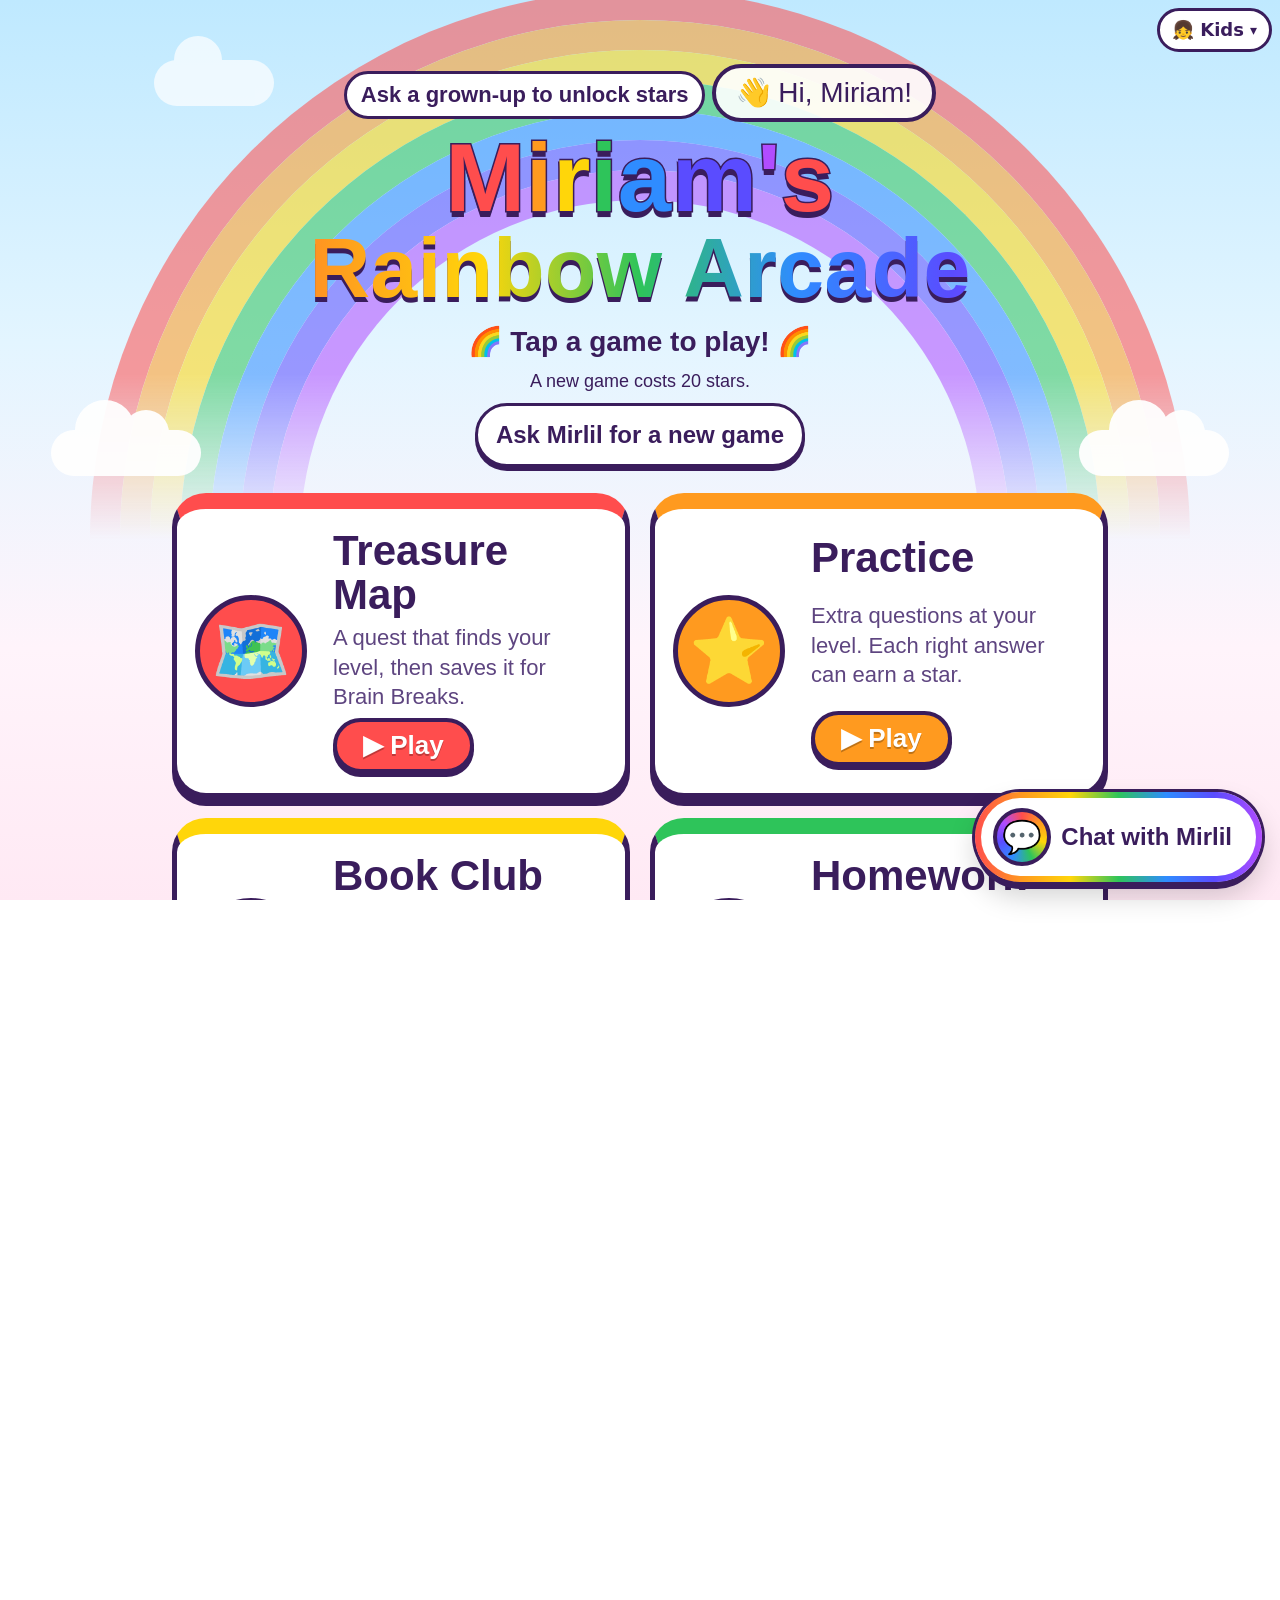
==== commit 5e3e104b: "Make the kid switcher one shared script. js/kid-switch.js injects its own styles and marks the curre" ====
--- a/index.html
+++ b/index.html
@@ -15,9 +15,9 @@
   <link rel="manifest" href="manifest.webmanifest">
   <link rel="stylesheet" href="css/site.css">
   <link rel="stylesheet" href="questions/ask.css">
-  <link rel="stylesheet" href="css/kids-switch.css">
   <link rel="stylesheet" href="css/fit.css">
   <script src="js/fit.js"></script>
+  <script src="/js/kid-switch.js" defer></script>
 </head>
 <body class="home">
   <div class="sky" aria-hidden="true">
@@ -76,6 +76,5 @@
   <script src="js/home.js"></script>
   <script src="stars/stars.js"></script>
   <script src="chat/chat.js" defer></script>
-  <script src="js/kids-switch.js"></script>
 </body>
 </html>
